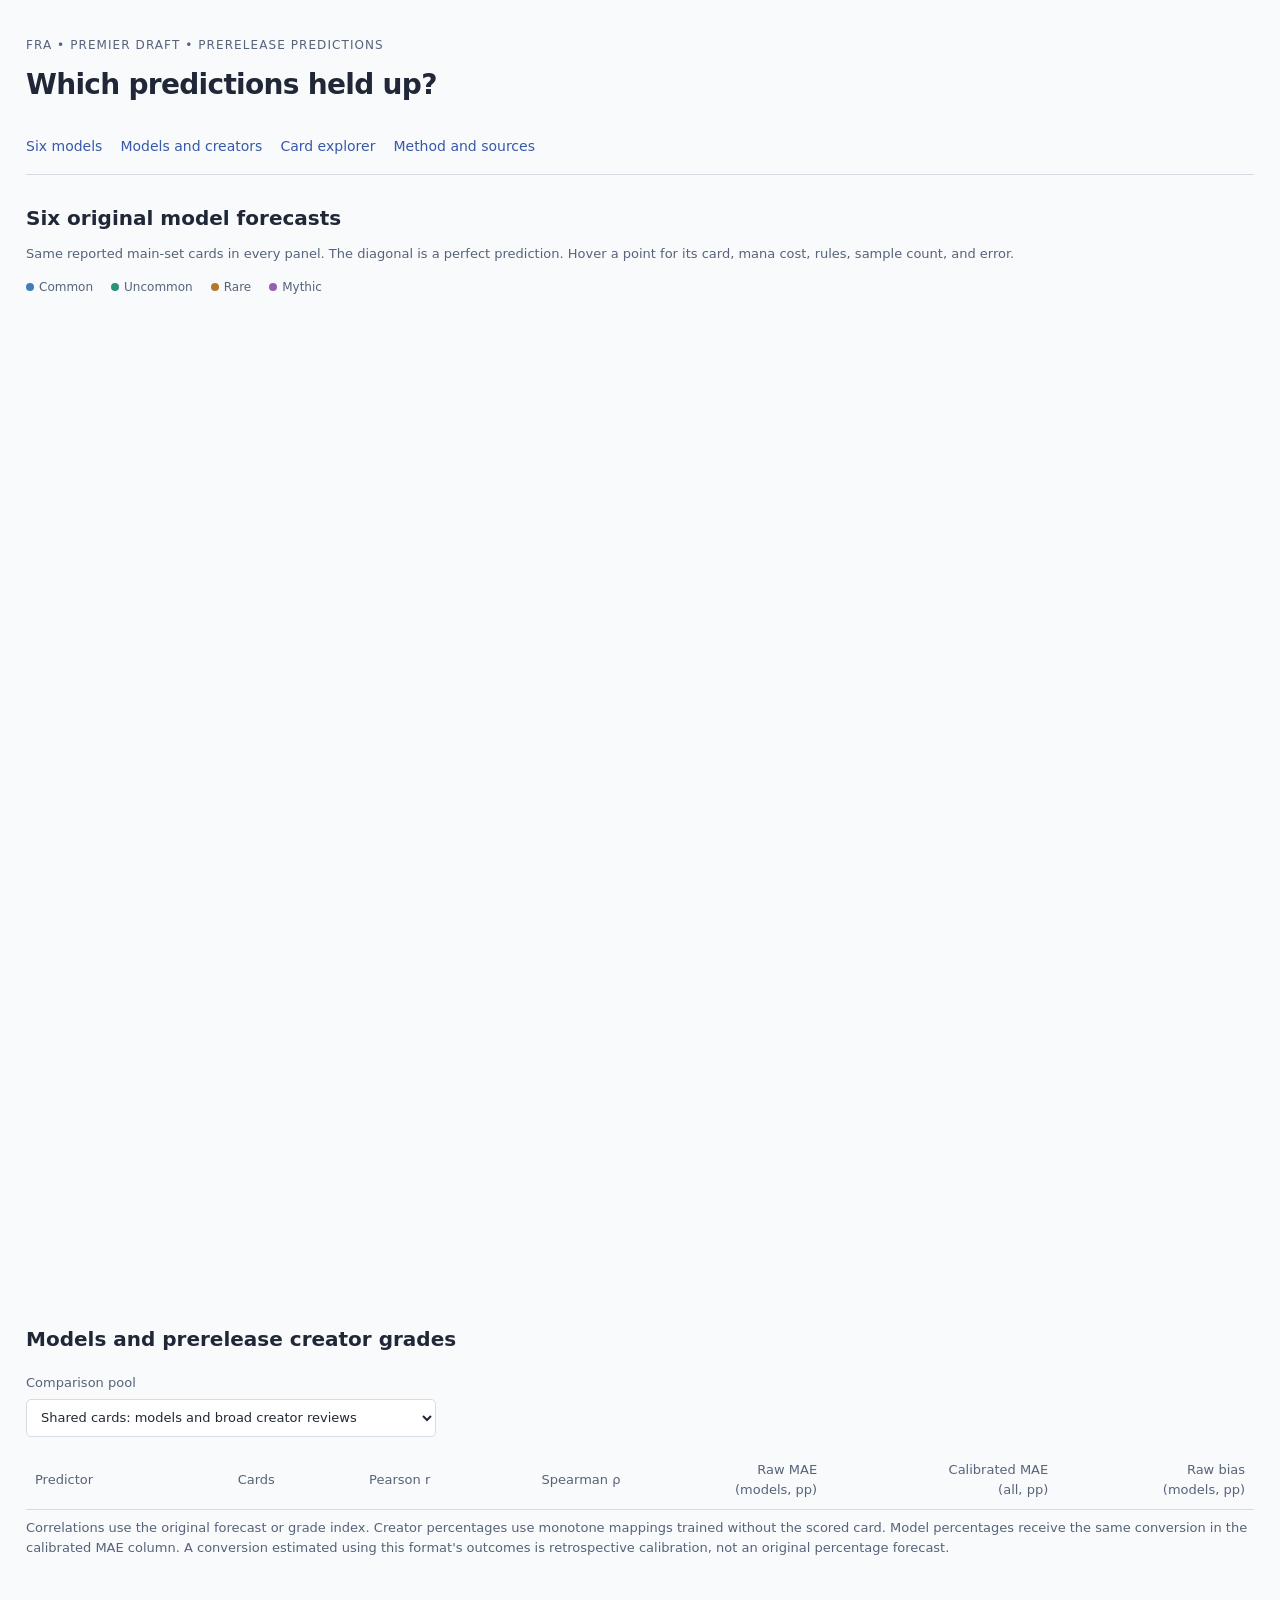
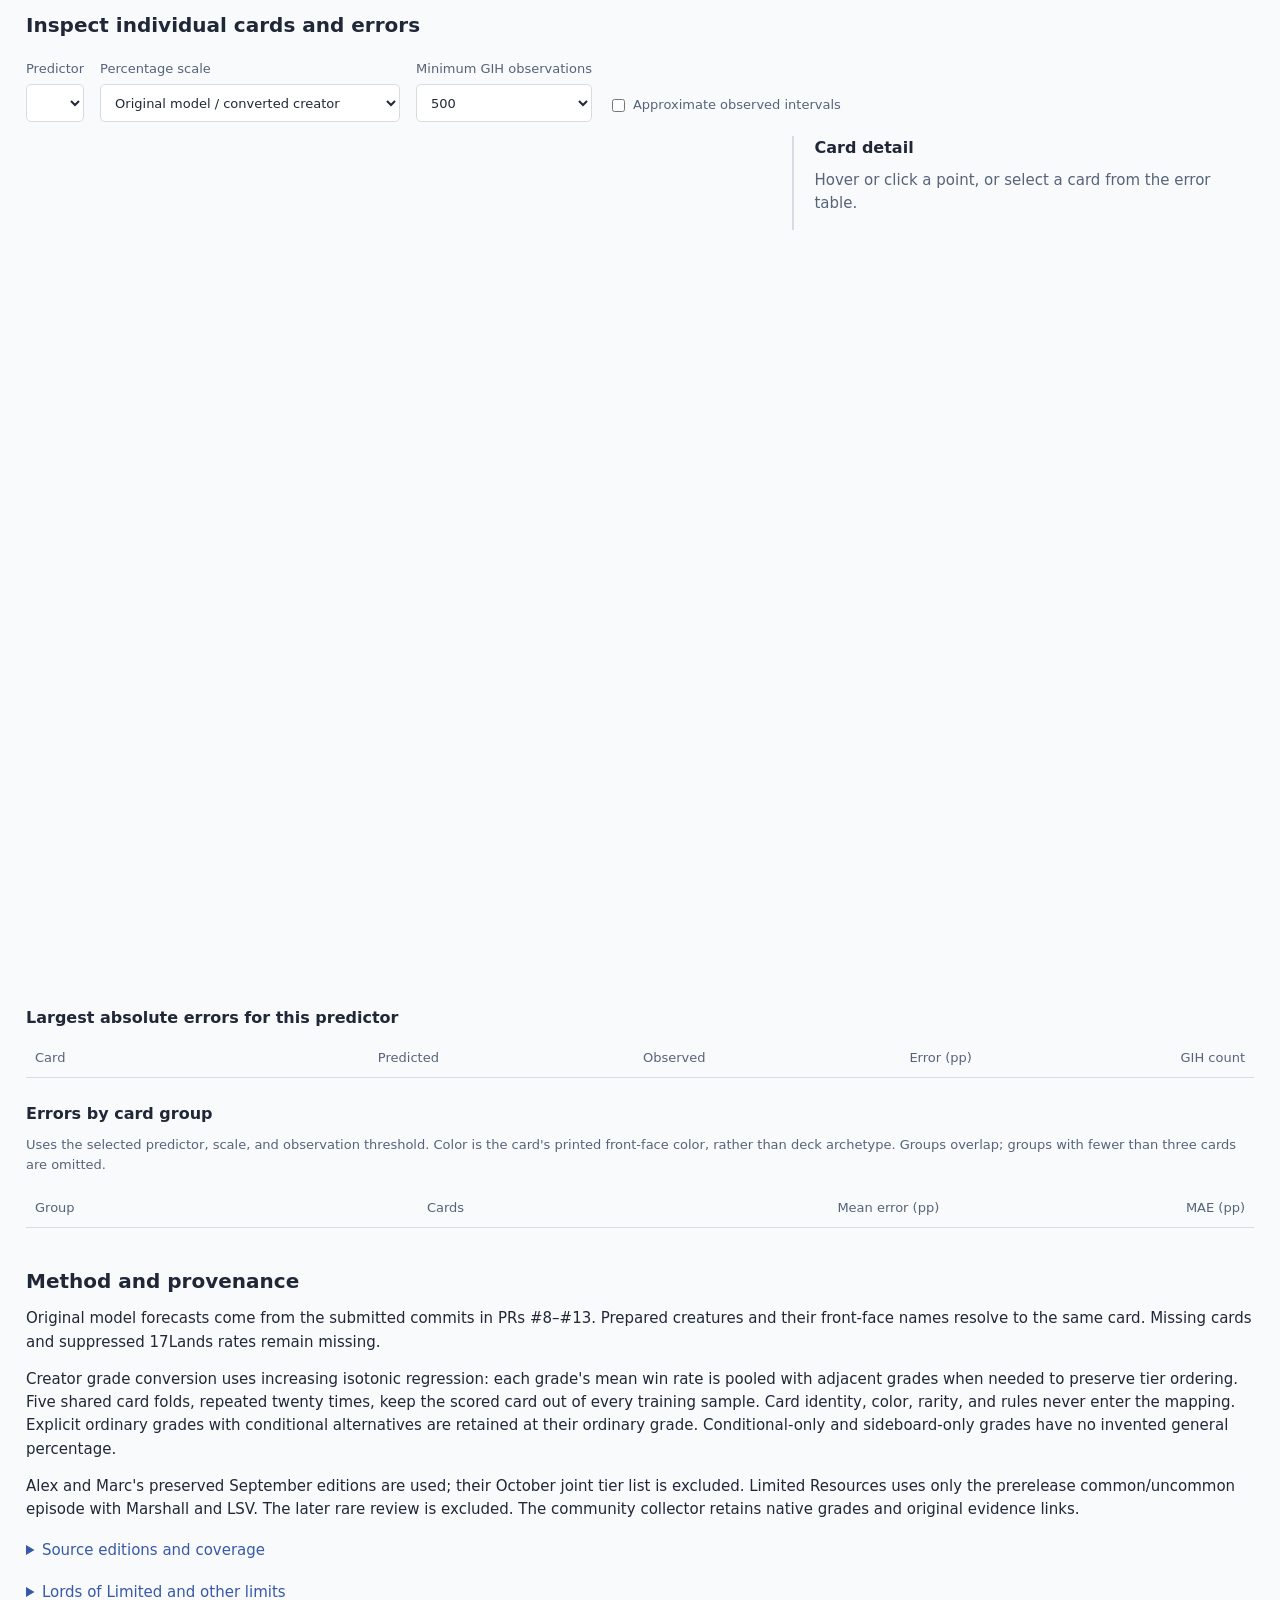
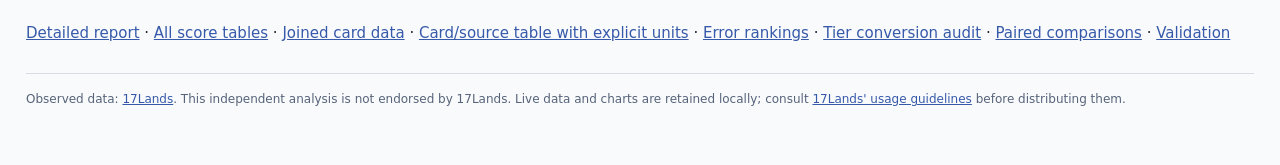
==== evaluations/fra-week-one-2026-10-07/dashboard_template.html @ 8f073c45 "Add reproducible early FRA prediction evaluation and creator calibration" ====
<!doctype html>
<html lang="en">
<head>
<meta charset="utf-8">
<meta name="viewport" content="width=device-width, initial-scale=1">
<title>Reality Fracture prediction evaluation</title>
<style>
  :root { color-scheme: light dark; --bg:#f9fafc; --ink:#202837; --muted:#566379; --line:#d7dce4; --surface:#fff; --accent:#3659a9; --common:#427dba; --uncommon:#2d927d; --rare:#b27927; --mythic:#9660b2; }
  @media(prefers-color-scheme:dark) { :root { --bg:#171c25; --ink:#e3e8f1; --muted:#a6b2c6; --line:#414958; --surface:#222936; --accent:#9cb9ff; --common:#80b9ed; --uncommon:#70c8ab; --rare:#e9b56c; --mythic:#c69bea; } }
  * { box-sizing:border-box; } body { margin:0; background:var(--bg); color:var(--ink); font:15px/1.55 system-ui,-apple-system,BlinkMacSystemFont,"Segoe UI",sans-serif; }
  main { max-width:1280px; margin:0 auto; padding:36px 26px 56px; } h1 { font-size:28px; font-weight:600; letter-spacing:-.025em; margin:0 0 8px; } h2 { font-size:20px; font-weight:600; margin:28px 0 10px; } h3 { font-size:16px; font-weight:600; margin:0 0 8px; }
  p { margin:8px 0 14px; } a { color:var(--accent); } .muted { color:var(--muted); } .eyebrow { color:var(--muted); font-size:12px; letter-spacing:.09em; text-transform:uppercase; margin-bottom:8px; }
  nav { display:flex; gap:18px; flex-wrap:wrap; padding:16px 0; border-bottom:1px solid var(--line); margin-bottom:22px; } nav a { font-size:14px; text-decoration:none; }
  .controls { display:flex; gap:16px; align-items:end; flex-wrap:wrap; margin:18px 0 12px; } label { display:flex; flex-direction:column; gap:5px; color:var(--muted); font-size:13px; }
  select,input { font:inherit; color:var(--ink); background:var(--surface); border:1px solid var(--line); border-radius:5px; padding:8px 10px; min-height:38px; } select { max-width:100%; } .check { flex-direction:row; align-items:center; padding-bottom:7px; } .check input { min-height:0; }
  .plot { width:100%; min-width:0; } #model-grid { height:990px; } #scatter { height:540px; } #calibration { height:330px; }
  .detail-grid { display:grid; grid-template-columns:minmax(0,1.6fr) minmax(260px,1fr); gap:28px; align-items:start; } .detail { border-left:2px solid var(--line); padding-left:20px; } .rule { white-space:pre-wrap; font-size:14px; margin:12px 0; }
  .detail table { font-size:12px; } table { border-collapse:collapse; width:100%; font-size:13px; font-variant-numeric:tabular-nums; } th,td { text-align:right; padding:9px 9px; border-bottom:1px solid var(--line); } th:first-child,td:first-child { text-align:left; } th { color:var(--muted); font-weight:500; } tr[data-card] { cursor:pointer; } tr[data-card]:hover { background:var(--surface); } .table-wrap { overflow-x:auto; } .group { font-weight:500; color:var(--muted); } .notice { font-size:13px; color:var(--muted); }
  .legend { display:flex; flex-wrap:wrap; gap:18px; font-size:12px; color:var(--muted); } .legend i { display:inline-block; width:8px; height:8px; border-radius:50%; margin-right:5px; } .section { padding-top:10px; }
  details { margin:18px 0; } summary { color:var(--accent); cursor:pointer; } footer { border-top:1px solid var(--line); margin-top:28px; padding-top:16px; color:var(--muted); font-size:12px; }
  @media(max-width:740px) { main { padding:24px 14px; } .detail-grid { grid-template-columns:1fr; } .detail { border-left:0; padding-left:0; border-top:1px solid var(--line); padding-top:18px; } #model-grid { height:1700px; } #scatter { height:450px; } h1 { font-size:24px; } select { width:100%; } .controls label { max-width:100%; } }
</style>
<script>__PLOTLY_LIBRARY__</script>
</head>
<body>
<main>
  <div class="eyebrow">FRA • Premier Draft • prerelease predictions</div>
  <h1>Which predictions held up?</h1>
  <p class="muted" id="snapshot-line"></p>
  <nav aria-label="Analysis sections"><a href="#models">Six models</a><a href="#leaderboard">Models and creators</a><a href="#explore">Card explorer</a><a href="#method">Method and sources</a></nav>
  <section id="models">
    <h2>Six original model forecasts</h2>
    <p class="notice">Same reported main-set cards in every panel. The diagonal is a perfect prediction. Hover a point for its card, mana cost, rules, sample count, and error.</p>
    <div class="legend" aria-label="Card rarity legend"><span><i style="background:var(--common)"></i>Common</span><span><i style="background:var(--uncommon)"></i>Uncommon</span><span><i style="background:var(--rare)"></i>Rare</span><span><i style="background:var(--mythic)"></i>Mythic</span></div>
    <div id="model-grid" class="plot" aria-label="Six model predicted versus observed GIH scatterplots"></div>
  </section>
  <section id="leaderboard" class="section">
    <h2>Models and prerelease creator grades</h2>
    <div class="controls"><label>Comparison pool<select id="score-pool"><option value="main_shared_creators">Shared cards: models and broad creator reviews</option><option value="main_available">Each source's available main-set cards</option><option value="cu_shared_including_lr">Shared commons/uncommons, including LSV + Marshall</option><option value="main_n1000">Main set, at least 1,000 GIH observations</option><option value="main_n5000">Main set, at least 5,000 GIH observations</option></select></label></div>
    <p class="notice" id="pool-note"></p>
    <div class="table-wrap"><table id="score-table"><thead><tr><th>Predictor</th><th>Cards</th><th>Pearson r</th><th>Spearman ρ</th><th>Raw MAE<br>(models, pp)</th><th>Calibrated MAE<br>(all, pp)</th><th>Raw bias<br>(models, pp)</th></tr></thead><tbody></tbody></table></div>
    <p class="notice">Correlations use the original forecast or grade index. Creator percentages use monotone mappings trained without the scored card. Model percentages receive the same conversion in the calibrated MAE column. A conversion estimated using this format's outcomes is retrospective calibration, not an original percentage forecast.</p>
  </section>
  <section id="explore" class="section">
    <h2>Inspect individual cards and errors</h2>
    <div class="controls">
      <label>Predictor<select id="source-picker"></select></label>
      <label>Percentage scale<select id="scale-picker"><option value="submitted">Original model / converted creator</option><option value="calibrated">Common calibration for every predictor</option></select></label>
      <label>Minimum GIH observations<select id="minimum-picker"><option value="500">500</option><option value="1000">1,000</option><option value="5000">5,000</option></select></label>
      <label class="check"><input id="show-intervals" type="checkbox">Approximate observed intervals</label>
    </div>
    <p class="notice" id="source-note"></p>
    <div class="detail-grid">
      <div><div id="scatter" class="plot" aria-label="Selected predictor versus observed GIH scatterplot"></div><div id="calibration" class="plot" aria-label="Monotone grade or prediction conversion"></div></div>
      <aside class="detail" aria-live="polite" id="card-detail"><h3>Card detail</h3><p class="muted">Hover or click a point, or select a card from the error table.</p></aside>
    </div>
    <h3>Largest absolute errors for this predictor</h3>
    <div class="table-wrap"><table id="mistakes-table"><thead><tr><th>Card</th><th>Predicted</th><th>Observed</th><th>Error (pp)</th><th>GIH count</th></tr></thead><tbody></tbody></table></div>
    <h3 style="margin-top:24px">Errors by card group</h3><p class="notice">Uses the selected predictor, scale, and observation threshold. Color is the card's printed front-face color, rather than deck archetype. Groups overlap; groups with fewer than three cards are omitted.</p>
    <div class="table-wrap"><table id="groups-table"><thead><tr><th>Group</th><th>Cards</th><th>Mean error (pp)</th><th>MAE (pp)</th></tr></thead><tbody></tbody></table></div>
  </section>
  <section id="method" class="section">
    <h2>Method and provenance</h2>
    <p>Original model forecasts come from the submitted commits in PRs #8–#13. Prepared creatures and their front-face names resolve to the same card. Missing cards and suppressed 17Lands rates remain missing.</p>
    <p>Creator grade conversion uses increasing isotonic regression: each grade's mean win rate is pooled with adjacent grades when needed to preserve tier ordering. Five shared card folds, repeated twenty times, keep the scored card out of every training sample. Card identity, color, rarity, and rules never enter the mapping. Explicit ordinary grades with conditional alternatives are retained at their ordinary grade. Conditional-only and sideboard-only grades have no invented general percentage.</p>
    <p>Alex and Marc's preserved September editions are used; their October joint tier list is excluded. Limited Resources uses only the prerelease common/uncommon episode with Marshall and LSV. The later rare review is excluded. The community collector retains native grades and original evidence links.</p>
    <details><summary>Source editions and coverage</summary><div id="source-list"></div></details>
    <details><summary>Lords of Limited and other limits</summary><p>Episode 497, published September 21, supplies selected card picks and format hypotheses rather than a complete card grade table. Its accessible opening explicitly praises Craftwork Crusher, which is now first by reported GIH among the 107 main-set uncommons (62.47%, 18,994 observations). A full card correlation is therefore not assigned. Episode 498 incorporates early-access games and is excluded. Jim Davis' ungraded commentary is also excluded from numerical scoring.</p><p>Observed GIH rates reflect deck selection, archetypes, and player usage as well as card strength. Intervals are approximate binomial intervals, and repeated cards/players/decks are not independent. This early snapshot may change. The Astra model forecasted a first-month window and several other models forecasted eventual all-time rates; this is an early checkpoint.</p></details>
    <p><a href="report.html">Detailed report</a> · <a href="scores.csv">All score tables</a> · <a href="cards_and_predictions.csv">Joined card data</a> · <a href="predictions_long.csv">Card/source table with explicit units</a> · <a href="mistakes.csv">Error rankings</a> · <a href="calibration.csv">Tier conversion audit</a> · <a href="paired_comparisons.csv">Paired comparisons</a> · <a href="validation.json">Validation</a></p>
  </section>
  <footer>Observed data: <a href="https://www.17lands.com/card_data?expansion=FRA&amp;format=PremierDraft&amp;time_period=ALL_TIME">17Lands</a>. This independent analysis is not endorsed by 17Lands. Live data and charts are retained locally; consult <a href="https://www.17lands.com/usage_guidelines">17Lands' usage guidelines</a> before distributing them.</footer>
</main>
<script>
const DATA = __EVALUATION_DATA__;
const sources = DATA.sources, cards = DATA.cards;
const models = Object.keys(sources).filter(k=>sources[k].kind==='model');
const byName = new Map(cards.map(c=>[c.name,c]));
const scorePool=document.getElementById('score-pool'), sourcePicker=document.getElementById('source-picker'), scalePicker=document.getElementById('scale-picker'), minPicker=document.getElementById('minimum-picker'), intervals=document.getElementById('show-intervals');
const fmt=(v,d=2)=>v==null?'—':Number(v).toFixed(d), escapeText=v=>String(v).replace(/[&<>"']/g,c=>({'&':'&amp;','<':'&lt;','>':'&gt;','"':'&quot;',"'":'&#39;'}[c]));
const css=k=>getComputedStyle(document.documentElement).getPropertyValue(k).trim();
const palette=()=>({common:css('--common'),uncommon:css('--uncommon'),rare:css('--rare'),mythic:css('--mythic')});
const mainObserved=cards.filter(c=>c.set==='fra' && c.actual!=null && c.n>=500);
const allValues=mainObserved.flatMap(c=>[c.actual,...models.map(k=>c.values[k]?.raw).filter(v=>v!=null)]);
const domain=[Math.floor(Math.min(...allValues))-1,Math.ceil(Math.max(...allValues))+1];
const statsText=c=>c.power!=null?' · '+c.power+'/'+c.toughness:c.loyalty!=null?' · Loyalty '+c.loyalty:'';
const wrap=(s,n=62)=>String(s).split('\n').flatMap(line=>{let words=line.split(' '),lines=[],cur='';for(let w of words){if((cur+' '+w).length>n&&cur){lines.push(cur);cur=w}else cur+=(cur?' ':'')+w}if(cur)lines.push(cur);return lines}).join('<br>');
const value=(card,key,cal)=>sources[key].kind.startsWith('model')&&!cal?card.values[key]?.raw:card.values[key]?.cal;
const options={responsive:true,displaylogo:false,modeBarButtonsToRemove:['lasso2d','select2d','toImage']};
function baseLayout(){return {paper_bgcolor:'rgba(0,0,0,0)',plot_bgcolor:'rgba(0,0,0,0)',font:{family:'system-ui, sans-serif',color:css('--ink'),size:12},hoverlabel:{bgcolor:css('--surface'),font:{color:css('--ink'),size:12}},margin:{l:60,r:22,t:30,b:56},showlegend:false,xaxis:{title:'Predicted GIH win rate (%)',range:domain,gridcolor:css('--line'),zeroline:false},yaxis:{title:'Observed GIH win rate (%)',range:domain,gridcolor:css('--line'),zeroline:false},shapes:[{type:'line',x0:domain[0],x1:domain[1],y0:domain[0],y1:domain[1],line:{color:css('--muted'),width:1,dash:'dot'}}]};}
function traces(key,selected,cal=false,errorBars=false){let traces=[];for(let rarity of ['common','uncommon','rare','mythic']){const group=selected.filter(c=>c.rarity===rarity&&value(c,key,cal)!=null);if(!group.length)continue;traces.push({type:'scatter',mode:'markers',name:rarity,x:group.map(c=>value(c,key,cal)),y:group.map(c=>c.actual),marker:{size:7,color:palette()[rarity],opacity:.72},customdata:group.map(c=>[c.name,fmt(value(c,key,cal)),fmt(c.actual),c.n.toLocaleString(),fmt(value(c,key,cal)-c.actual),escapeText(c.values[key].native),escapeText(c.cost),escapeText(c.type+statsText(c)),wrap(escapeText(c.oracle)),c.name]),hovertemplate:'<b>%{customdata[0]}</b><br>%{customdata[6]} · %{customdata[7]}<br>Predicted %{customdata[1]}% · Observed %{customdata[2]}%<br>Error %{customdata[4]} pp · GIH %{customdata[3]}<br>Original: %{customdata[5]}<br><br>%{customdata[8]}<extra></extra>',error_y:errorBars?{type:'data',symmetric:false,array:group.map(c=>c.interval[1]-c.actual),arrayminus:group.map(c=>c.actual-c.interval[0]),color:palette()[rarity],thickness:.7,width:1}:undefined});}return traces;}
function modelGrid(){const mobile=window.innerWidth<740,cols=mobile?1:2,rows=Math.ceil(models.length/cols);let layout=baseLayout();layout.shapes=[];layout.annotations=[];layout.margin={l:56,r:22,t:38,b:54};let data=[];models.forEach((key,i)=>{let col=i%cols,row=Math.floor(i/cols),xd=[col/cols+.045,col/cols+1/cols-.025],yd=[1-(row+1)/rows+.055,1-row/rows-.052];let index=i+1,xref=index===1?'x':'x'+index,yref=index===1?'y':'y'+index,axisX=index===1?'xaxis':'xaxis'+index,axisY=index===1?'yaxis':'yaxis'+index;layout[axisX]={...baseLayout().xaxis,domain:xd,anchor:yref,title:row===rows-1?'Predicted GIH (%)':'',nticks:mobile?5:4};layout[axisY]={...baseLayout().yaxis,domain:yd,anchor:xref,title:col===0?'Observed GIH (%)':'',nticks:5};data.push(...traces(key,mainObserved).map(t=>({...t,xaxis:xref,yaxis:yref})));layout.shapes.push({type:'line',xref,yref,x0:domain[0],x1:domain[1],y0:domain[0],y1:domain[1],line:{color:css('--muted'),width:1,dash:'dot'}});let score=DATA.scores.find(s=>s.pool==='main_available'&&s.source===key);layout.annotations.push({xref:'paper',yref:'paper',x:(xd[0]+xd[1])/2,y:yd[1]+.034,text:escapeText(sources[key].name)+' · ρ '+fmt(score.spearman_rho,3)+' · MAE '+fmt(score.mae_pp),showarrow:false,font:{size:12,color:css('--ink')}});});Plotly.react('model-grid',data,layout,options);}
function renderScores(){let pool=scorePool.value,rows=DATA.scores.filter(r=>r.pool===pool).sort((a,b)=>b.spearman_rho-a.spearman_rho);document.getElementById('pool-note').textContent=!['main_shared_creators','cu_shared_including_lr'].includes(pool)?'Each row uses its available grades within this pool; different coverage limits direct comparisons.':'Every row uses the same '+DATA.pool_sizes[pool]+' cards. Ordered by Spearman rank correlation.';document.querySelector('#score-table tbody').innerHTML=rows.map(r=>'<tr><td>'+escapeText(r.name)+(r.kind.includes('ensemble')?' <span class="muted">(derived)</span>':'')+'</td><td>'+r.cards+'</td><td>'+fmt(r.pearson_r,3)+'</td><td>'+fmt(r.spearman_rho,3)+'</td><td>'+fmt(r.mae_pp)+'</td><td>'+fmt(r.calibrated_mae_pp)+'</td><td>'+fmt(r.bias_pp)+'</td></tr>').join('');}
function detail(card){if(!card)return;let el=document.getElementById('card-detail');el.innerHTML='<h3>'+escapeText(card.name)+'</h3><p class="muted">'+escapeText(card.cost)+' · '+escapeText(card.rarity)+' · '+escapeText(card.color)+'</p><p>'+escapeText(card.type+statsText(card))+'</p><div class="rule">'+escapeText(card.oracle)+'</div><p>Observed <strong>'+fmt(card.actual)+'%</strong> · '+card.n.toLocaleString()+' GIH observations</p><p class="notice">Approximate interval '+fmt(card.interval?.[0])+'–'+fmt(card.interval?.[1])+'%</p><p><a href="'+escapeText(card.url)+'" target="_blank" rel="noreferrer">Card on Scryfall</a></p><div class="table-wrap"><table><thead><tr><th>Predictor</th><th>Original</th><th>Mapped %</th></tr></thead><tbody>'+Object.entries(card.values).map(([k,v])=>'<tr><td>'+escapeText(sources[k].name)+'</td><td>'+escapeText(v.native)+'</td><td>'+fmt(v.cal)+'</td></tr>').join('')+'</tbody></table></div>';}
function groupRows(selected,key,cal){
  const tests=new Map();
  for(const c of selected)tests.set('color:'+c.color,d=>d.color===c.color);
  for(const rarity of ['common','uncommon','rare','mythic'])tests.set('rarity:'+rarity,d=>d.rarity===rarity);
  tests.set('mana:0-2',d=>d.cmc<=2&&!d.type.includes('Land'));
  tests.set('mana:3-4',d=>d.cmc>=3&&d.cmc<=4);tests.set('mana:5+',d=>d.cmc>=5);
  tests.set('prepared',d=>d.layout==='prepare');tests.set('empower Jace',d=>/empower/i.test(d.oracle));
  tests.set('Way enchantment',d=>d.name.startsWith('Way of the'));tests.set('Heartwood text',d=>/Heartwood/i.test(d.oracle));
  tests.set('threshold text',d=>/threshold/i.test(d.oracle));tests.set('planeswalker',d=>d.type.includes('Planeswalker'));
  let rows=[];
  for(const [name,test] of tests){let part=selected.filter(test);if(part.length<3)continue;let errors=part.map(c=>value(c,key,cal)-c.actual);rows.push({group:name,cards:part.length,bias_pp:errors.reduce((a,b)=>a+b,0)/part.length,mae_pp:errors.reduce((a,b)=>a+Math.abs(b),0)/part.length});}
  return rows.sort((a,b)=>b.mae_pp-a.mae_pp);
}
function renderExplore(){let key=sourcePicker.value,cal=scalePicker.value==='calibrated',min=Number(minPicker.value),selected=mainObserved.filter(c=>c.n>=min&&value(c,key,cal)!=null),source=sources[key],human=!source.kind.startsWith('model');let layout=baseLayout();layout.title={text:escapeText(source.name),font:{size:15}};Plotly.react('scatter',traces(key,selected,cal,intervals.checked),layout,options);let note=selected.length+' cards. '+(human?'Creator grades mapped to held-out percentages.':cal?'Original percentages corrected with held-out monotone calibration.':'Original submitted percentages.');document.getElementById('source-note').textContent=note+(source.publication_or_recorded_date?' Edition date: '+source.publication_or_recorded_date+'.':'');let worst=[...selected].sort((a,b)=>Math.abs(value(b,key,cal)-b.actual)-Math.abs(value(a,key,cal)-a.actual)).slice(0,12);document.querySelector('#mistakes-table tbody').innerHTML=worst.map(c=>'<tr data-card="'+escapeText(c.name)+'"><td>'+escapeText(c.name)+'</td><td>'+fmt(value(c,key,cal))+'%</td><td>'+fmt(c.actual)+'%</td><td>'+fmt(value(c,key,cal)-c.actual)+'</td><td>'+c.n.toLocaleString()+'</td></tr>').join('');let groups=groupRows(selected,key,cal);document.querySelector('#groups-table tbody').innerHTML=groups.map(g=>'<tr><td>'+escapeText(g.group.replace(/_/g,' ').replace('mana:','Mana ').replace('rarity:',''))+'</td><td>'+g.cards+'</td><td>'+fmt(g.bias_pp)+'</td><td>'+fmt(g.mae_pp)+'</td></tr>').join('');let mapCards=mainObserved.filter(c=>c.values[key]?.cal!=null);let pairs=mapCards.map(c=>({x:c.values[key].raw,y:c.values[key].cal,name:c.name})).sort((a,b)=>a.x-b.x);let cl=baseLayout();cl.shapes=[];cl.xaxis={...cl.xaxis,title:human?'Original grade index (0–100)':'Original predicted GIH (%)',range:undefined};cl.yaxis={...cl.yaxis,title:'Held-out converted GIH (%)',range:undefined};cl.title={text:'Conversion, excluding each scored card',font:{size:13}};Plotly.react('calibration',[{type:'scatter',mode:'markers',x:pairs.map(p=>p.x),y:pairs.map(p=>p.y),text:pairs.map(p=>p.name),marker:{size:4,color:css('--accent'),opacity:.4},hovertemplate:'%{text}<br>Original %{x:.2f}<br>Held-out conversion %{y:.2f}%<extra></extra>'}],cl,options);}
function sourcesList(){let el=document.getElementById('source-list');el.innerHTML='<ul>'+Object.entries(sources).filter(([k,s])=>!s.kind.includes('ensemble')).map(([k,s])=>'<li><a href="'+escapeText(s.url)+'" target="_blank" rel="noreferrer">'+escapeText(s.name)+'</a>'+ (s.publication_or_recorded_date?' · '+s.publication_or_recorded_date:' · frozen submitted commit')+(s.caveat?' · '+escapeText(s.caveat):'')+'</li>').join('')+'</ul>'+'<p><a href="https://chunk.science/mtga-reality-fracture.html">Community collector and original-source links</a> · <a href="https://audioboom.com/posts/8955341-our-prerelease-guide-for-reality-fracture">Lords of Limited 497</a></p>';}
for(let kind of ['model','creator','model_ensemble','creator_ensemble']){let group=document.createElement('optgroup');group.label=kind==='model'?'Models':kind==='creator'?'Prerelease creators':'Derived aggregate';for(let [key,source] of Object.entries(sources)){if(source.kind!==kind)continue;let opt=document.createElement('option');opt.value=key;opt.textContent=source.name;group.append(opt);}if(group.children.length)sourcePicker.append(group);}sourcePicker.value='claude-opus-5.5';
document.getElementById('snapshot-line').textContent=DATA.pool_sizes.main_available+' main-set cards with reported GIH rates · 17Lands ALL_TIME snapshot, 7 October 2026 · Six unchanged model submissions and ten prerelease creator editions';
scorePool.addEventListener('change',renderScores);[sourcePicker,scalePicker,minPicker,intervals].forEach(e=>e.addEventListener('change',renderExplore));document.querySelector('#mistakes-table tbody').addEventListener('click',e=>{let tr=e.target.closest('[data-card]');if(tr)detail(byName.get(tr.dataset.card));});
modelGrid();renderScores();renderExplore();sourcesList();
document.getElementById('scatter').on('plotly_hover',e=>detail(byName.get(e.points[0].customdata[9])));document.getElementById('scatter').on('plotly_click',e=>detail(byName.get(e.points[0].customdata[9])));
let resizeTimer;window.addEventListener('resize',()=>{clearTimeout(resizeTimer);resizeTimer=setTimeout(()=>{modelGrid();renderExplore();},150);});matchMedia('(prefers-color-scheme: dark)').addEventListener('change',()=>{modelGrid();renderExplore();});
</script>
</body>
</html>
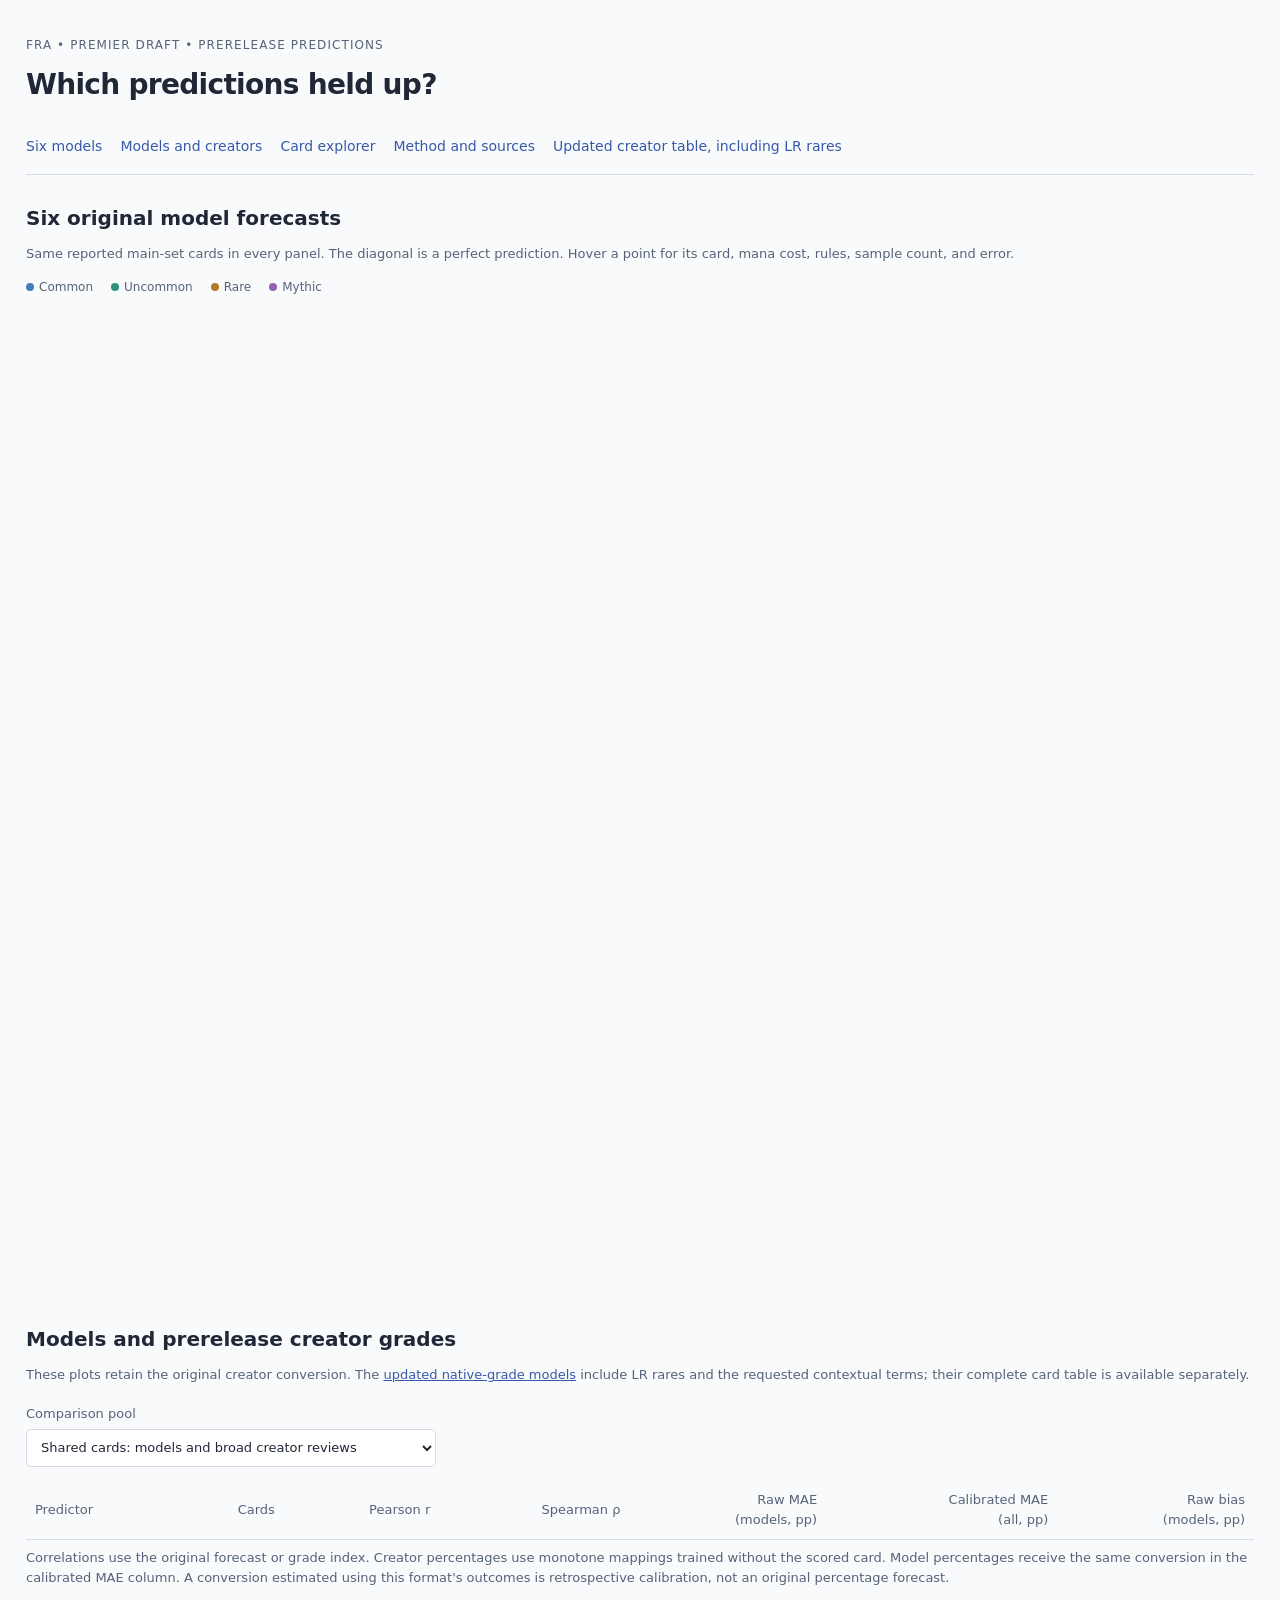
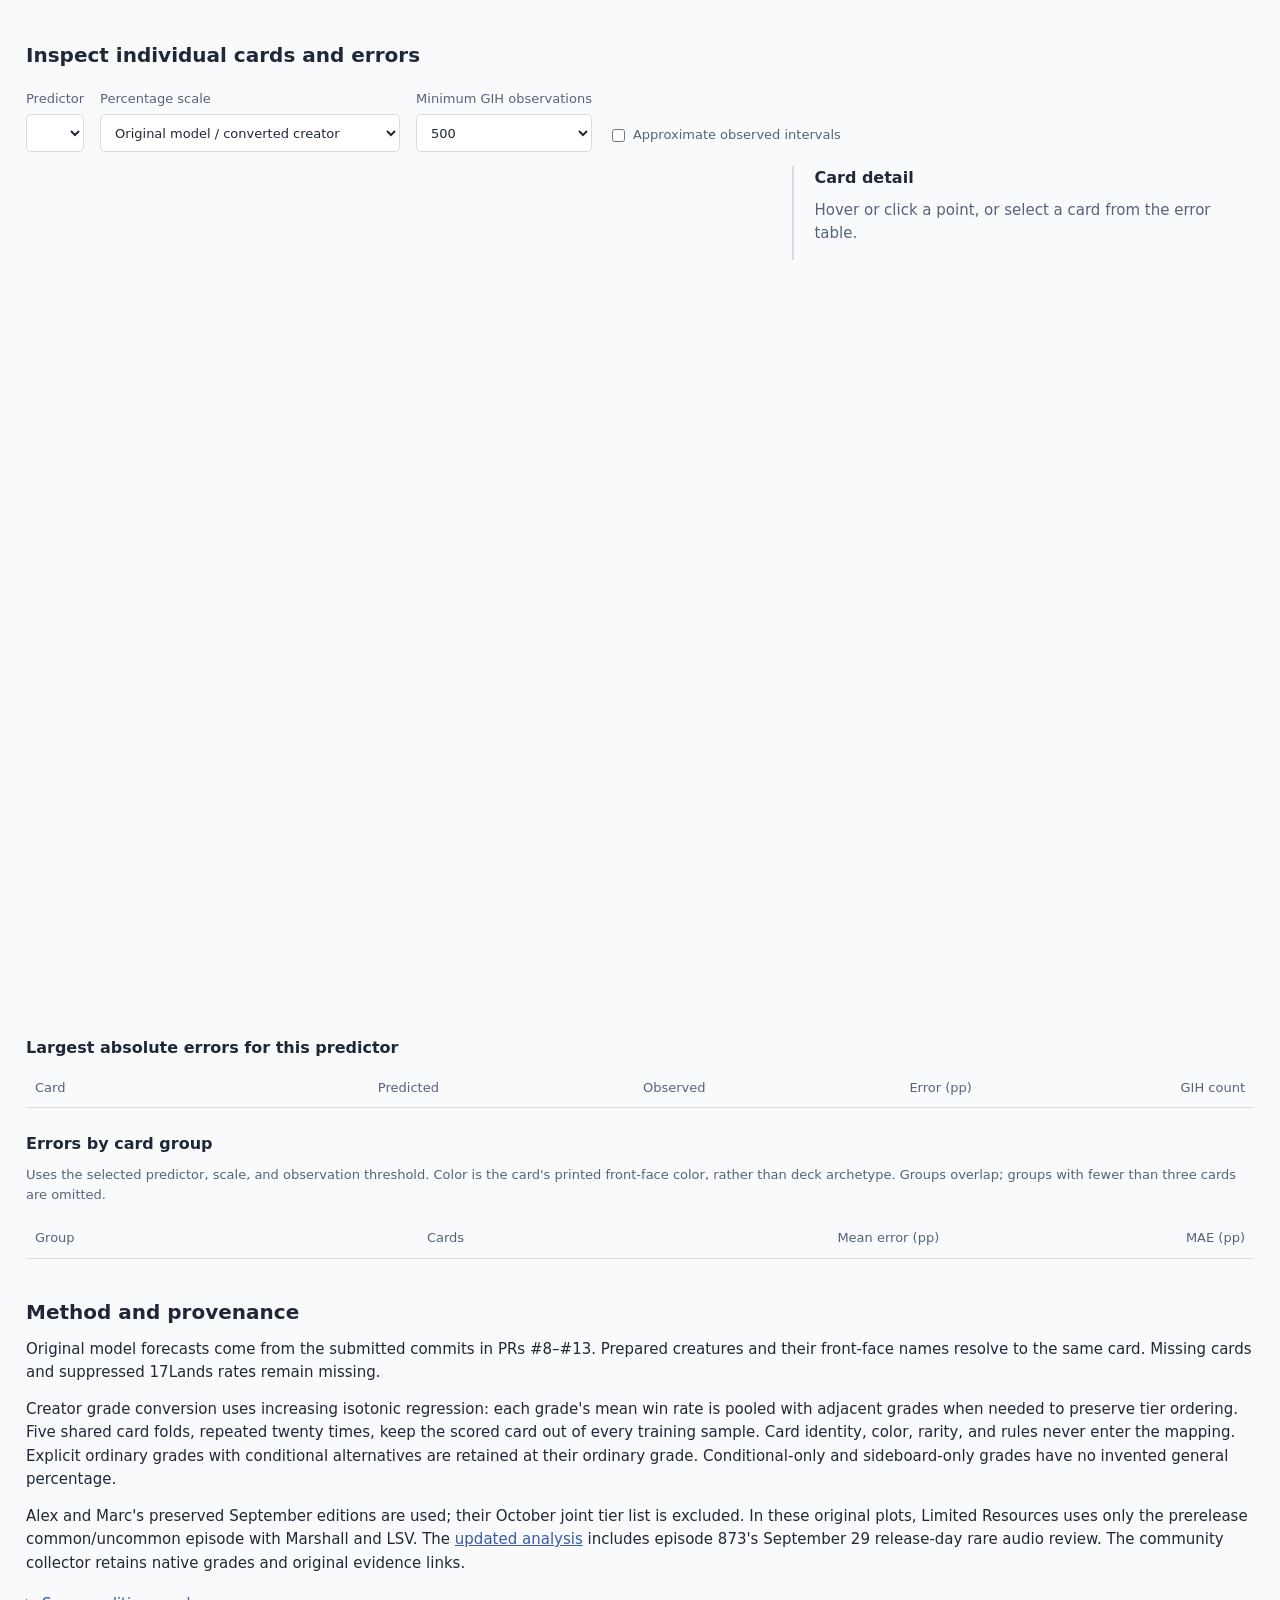
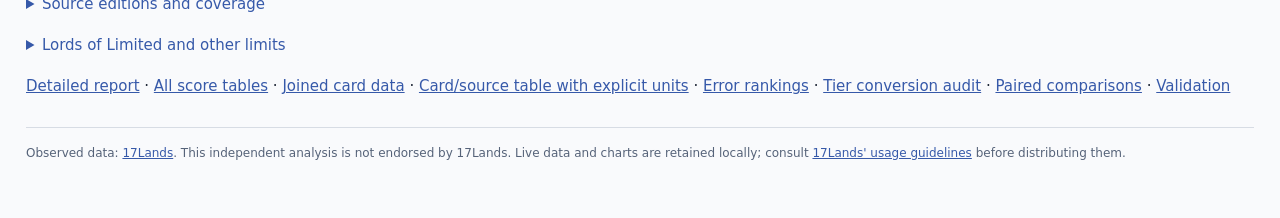
==== commit 748722b3: "Add native creator grade models and LR rare ratings" ====
--- a/evaluations/fra-week-one-2026-10-07/dashboard_template.html
+++ b/evaluations/fra-week-one-2026-10-07/dashboard_template.html
@@ -27,7 +27,7 @@
   <div class="eyebrow">FRA • Premier Draft • prerelease predictions</div>
   <h1>Which predictions held up?</h1>
   <p class="muted" id="snapshot-line"></p>
-  <nav aria-label="Analysis sections"><a href="#models">Six models</a><a href="#leaderboard">Models and creators</a><a href="#explore">Card explorer</a><a href="#method">Method and sources</a></nav>
+  <nav aria-label="Analysis sections"><a href="#models">Six models</a><a href="#leaderboard">Models and creators</a><a href="#explore">Card explorer</a><a href="#method">Method and sources</a><a href="native-creators/creator_table.html">Updated creator table, including LR rares</a></nav>
   <section id="models">
     <h2>Six original model forecasts</h2>
     <p class="notice">Same reported main-set cards in every panel. The diagonal is a perfect prediction. Hover a point for its card, mana cost, rules, sample count, and error.</p>
@@ -36,6 +36,7 @@
   </section>
   <section id="leaderboard" class="section">
     <h2>Models and prerelease creator grades</h2>
+    <p class="notice">These plots retain the original creator conversion. The <a href="native-creators/creator_models.html">updated native-grade models</a> include LR rares and the requested contextual terms; their complete card table is available separately.</p>
     <div class="controls"><label>Comparison pool<select id="score-pool"><option value="main_shared_creators">Shared cards: models and broad creator reviews</option><option value="main_available">Each source's available main-set cards</option><option value="cu_shared_including_lr">Shared commons/uncommons, including LSV + Marshall</option><option value="main_n1000">Main set, at least 1,000 GIH observations</option><option value="main_n5000">Main set, at least 5,000 GIH observations</option></select></label></div>
     <p class="notice" id="pool-note"></p>
     <div class="table-wrap"><table id="score-table"><thead><tr><th>Predictor</th><th>Cards</th><th>Pearson r</th><th>Spearman ρ</th><th>Raw MAE<br>(models, pp)</th><th>Calibrated MAE<br>(all, pp)</th><th>Raw bias<br>(models, pp)</th></tr></thead><tbody></tbody></table></div>
@@ -63,7 +64,7 @@
     <h2>Method and provenance</h2>
     <p>Original model forecasts come from the submitted commits in PRs #8–#13. Prepared creatures and their front-face names resolve to the same card. Missing cards and suppressed 17Lands rates remain missing.</p>
     <p>Creator grade conversion uses increasing isotonic regression: each grade's mean win rate is pooled with adjacent grades when needed to preserve tier ordering. Five shared card folds, repeated twenty times, keep the scored card out of every training sample. Card identity, color, rarity, and rules never enter the mapping. Explicit ordinary grades with conditional alternatives are retained at their ordinary grade. Conditional-only and sideboard-only grades have no invented general percentage.</p>
-    <p>Alex and Marc's preserved September editions are used; their October joint tier list is excluded. Limited Resources uses only the prerelease common/uncommon episode with Marshall and LSV. The later rare review is excluded. The community collector retains native grades and original evidence links.</p>
+    <p>Alex and Marc's preserved September editions are used; their October joint tier list is excluded. In these original plots, Limited Resources uses only the prerelease common/uncommon episode with Marshall and LSV. The <a href="native-creators/creator_table.html">updated analysis</a> includes episode 873's September 29 release-day rare audio review. The community collector retains native grades and original evidence links.</p>
     <details><summary>Source editions and coverage</summary><div id="source-list"></div></details>
     <details><summary>Lords of Limited and other limits</summary><p>Episode 497, published September 21, supplies selected card picks and format hypotheses rather than a complete card grade table. Its accessible opening explicitly praises Craftwork Crusher, which is now first by reported GIH among the 107 main-set uncommons (62.47%, 18,994 observations). A full card correlation is therefore not assigned. Episode 498 incorporates early-access games and is excluded. Jim Davis' ungraded commentary is also excluded from numerical scoring.</p><p>Observed GIH rates reflect deck selection, archetypes, and player usage as well as card strength. Intervals are approximate binomial intervals, and repeated cards/players/decks are not independent. This early snapshot may change. The Astra model forecasted a first-month window and several other models forecasted eventual all-time rates; this is an early checkpoint.</p></details>
     <p><a href="report.html">Detailed report</a> · <a href="scores.csv">All score tables</a> · <a href="cards_and_predictions.csv">Joined card data</a> · <a href="predictions_long.csv">Card/source table with explicit units</a> · <a href="mistakes.csv">Error rankings</a> · <a href="calibration.csv">Tier conversion audit</a> · <a href="paired_comparisons.csv">Paired comparisons</a> · <a href="validation.json">Validation</a></p>
